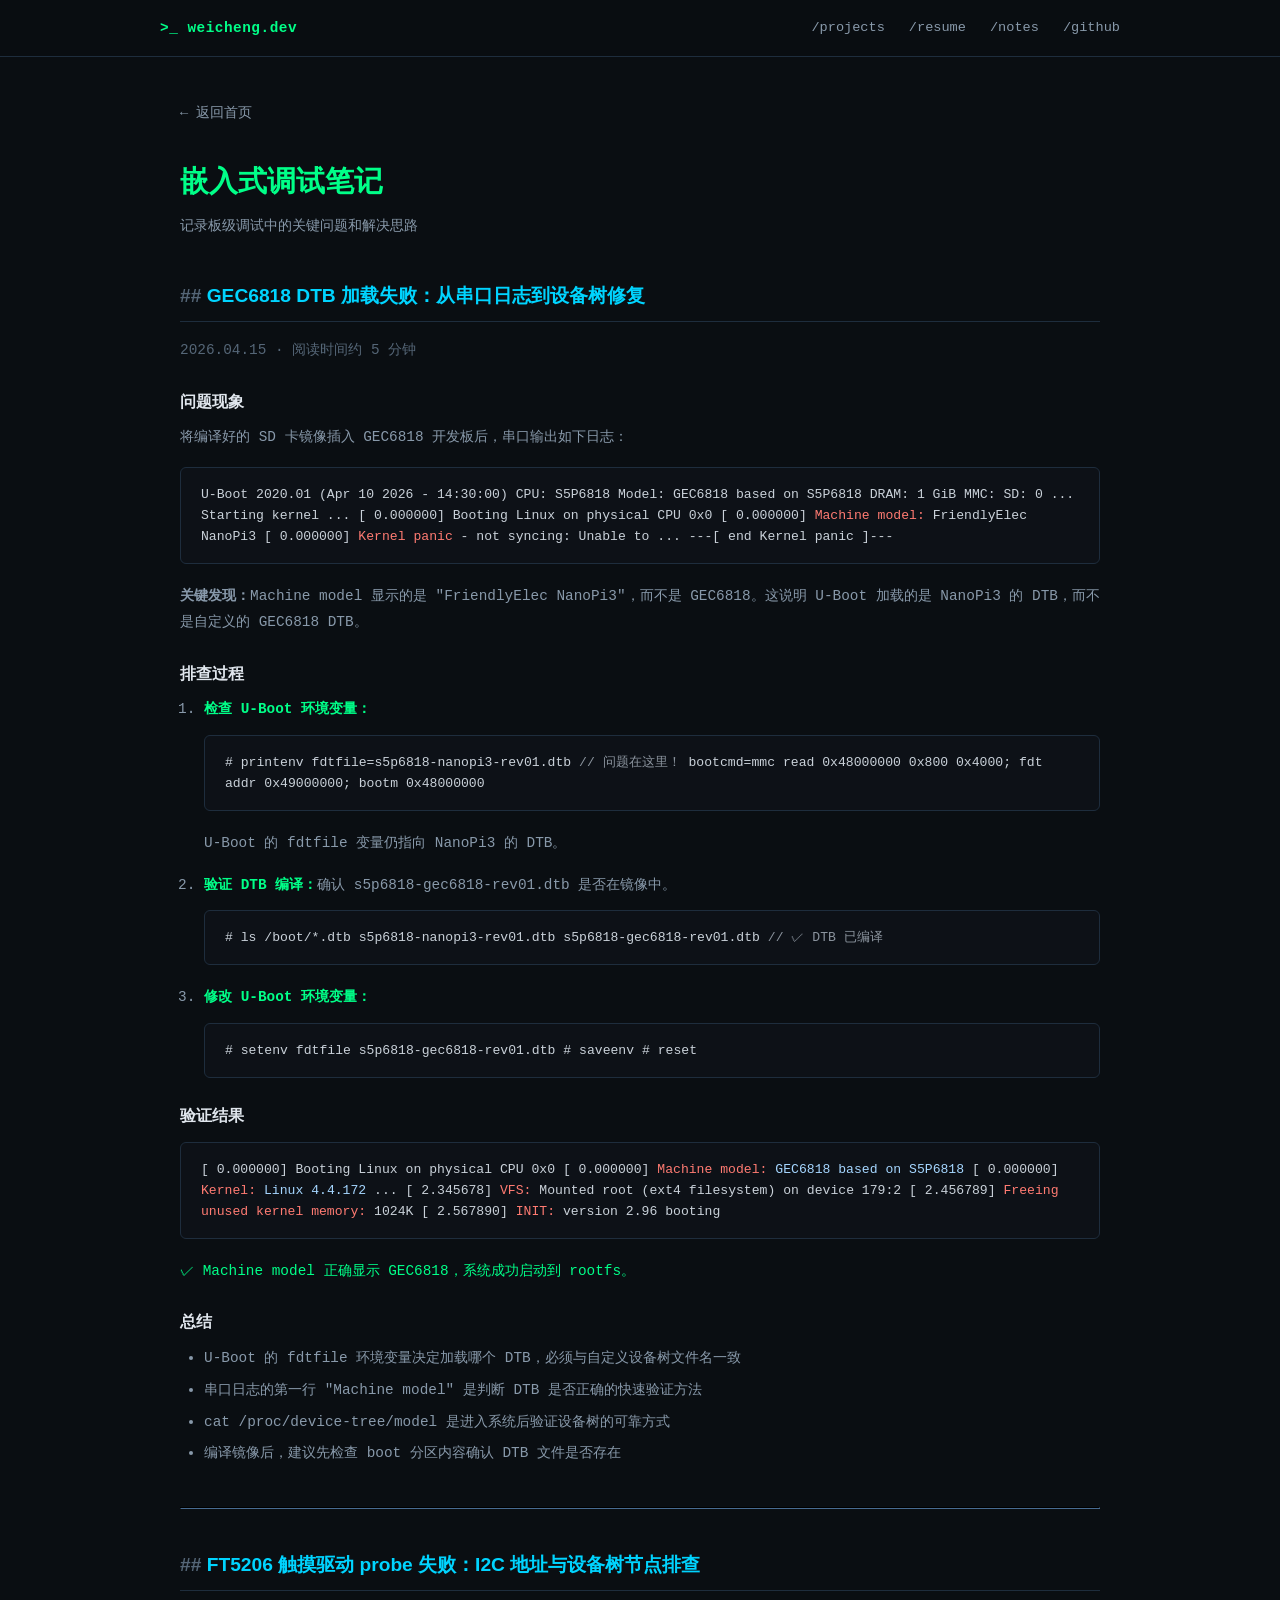
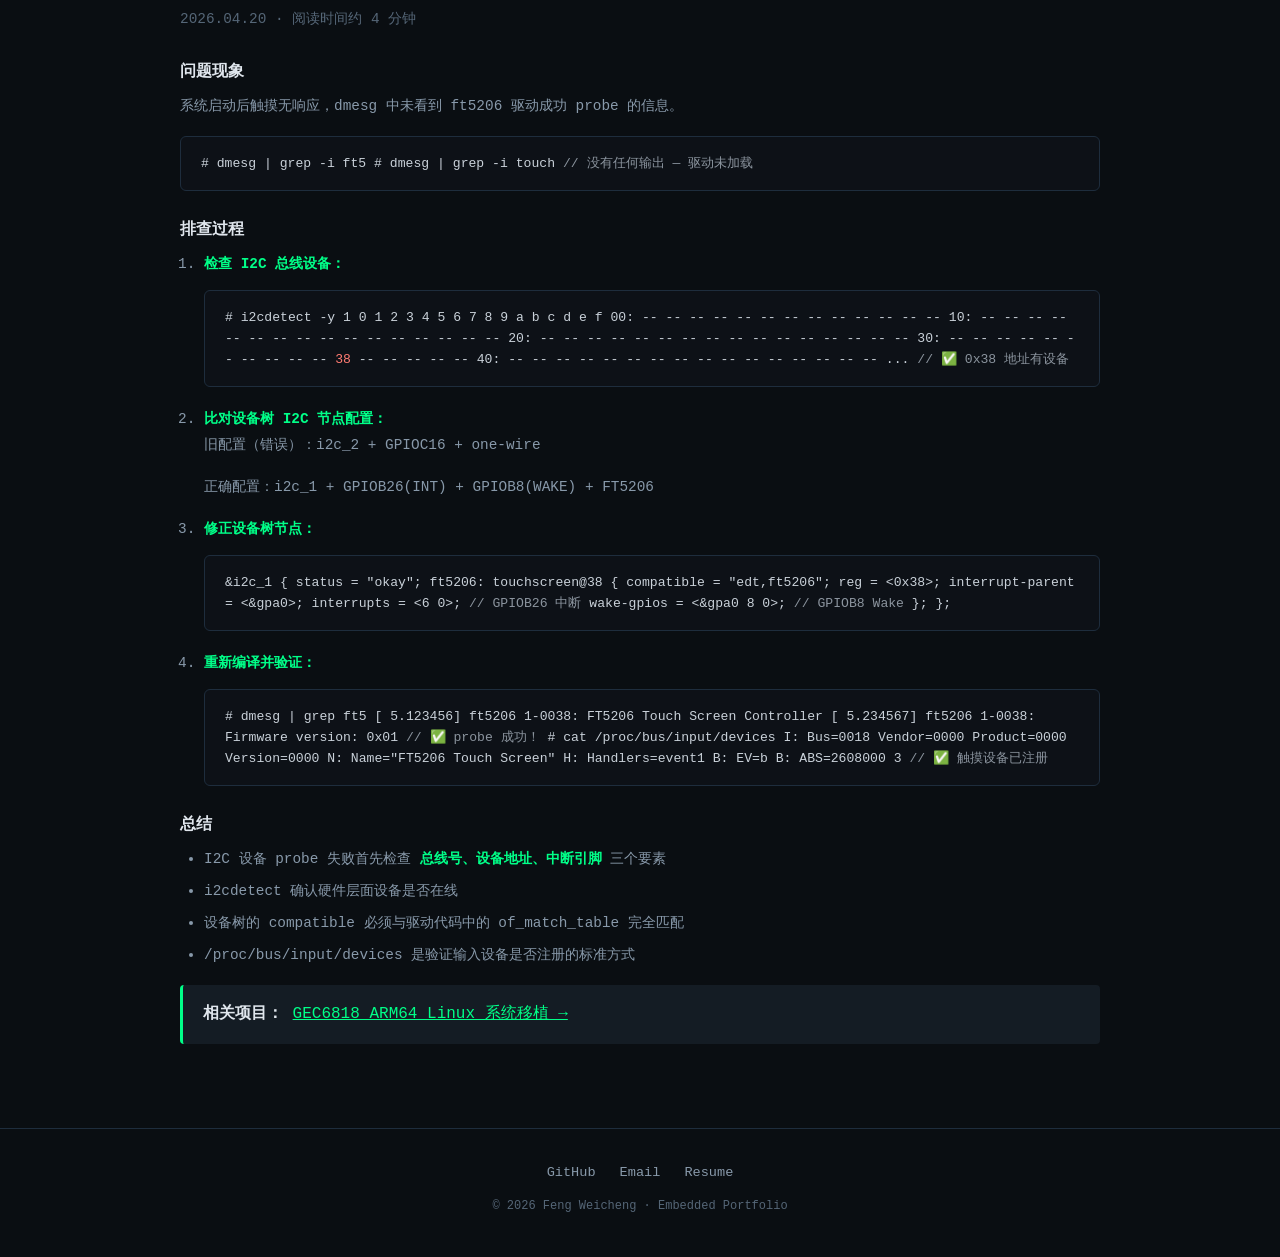
==== notes/debug-log-1.html @ 5b4a4738 "init: 嵌入式个人作品集上线" ====
<!DOCTYPE html>
<html lang="zh-CN">
<head>
  <meta charset="UTF-8">
  <meta name="viewport" content="width=device-width, initial-scale=1.0">
  <meta name="description" content="嵌入式调试笔记 - DTB 加载失败 | 串口日志分析">
  <title>调试笔记: DTB 加载失败分析 | 冯威成</title>
  <link rel="stylesheet" href="../css/style.css">
</head>
<body>

  <nav class="nav-bar">
    <div class="nav-inner">
      <a href="../" class="nav-brand">weicheng.dev</a>
      <ul class="nav-links">
        <li><a href="../#projects">/projects</a></li>
        <li><a href="../#resume">/resume</a></li>
        <li><a href="../notes/debug-log-1.html">/notes</a></li>
        <li><a href="https://github.com/Weicheng77777777" target="_blank">/github</a></li>
      </ul>
    </div>
  </nav>

  <div class="project-detail">
    <div class="container">
      <a href="../" class="back-link">← 返回首页</a>

      <h1>嵌入式调试笔记</h1>
      <p class="subtitle">记录板级调试中的关键问题和解决思路</p>

      <!-- 笔记 1 -->
      <h2>GEC6818 DTB 加载失败：从串口日志到设备树修复</h2>
      <p style="color: var(--text-muted);">2026.04.15 · 阅读时间约 5 分钟</p>

      <h3>问题现象</h3>
      <p>
        将编译好的 SD 卡镜像插入 GEC6818 开发板后，串口输出如下日志：
      </p>
      <div class="code-block">
U-Boot 2020.01 (Apr 10 2026 - 14:30:00)
CPU:   S5P6818
Model: GEC6818 based on S5P6818
DRAM:  1 GiB
MMC:   SD: 0
...
Starting kernel ...

[    0.000000] Booting Linux on physical CPU 0x0
[    0.000000] <span class="keyword">Machine model:</span> FriendlyElec NanoPi3
[    0.000000] <span class="keyword">Kernel panic</span> - not syncing: Unable to ...
---[ end Kernel panic ]---</div>

      <p><strong>关键发现：</strong>Machine model 显示的是 "FriendlyElec NanoPi3"，而不是 GEC6818。这说明 U-Boot 加载的是 NanoPi3 的 DTB，而不是自定义的 GEC6818 DTB。</p>

      <h3>排查过程</h3>
      <ol>
        <li>
          <strong>检查 U-Boot 环境变量：</strong>
          <div class="code-block">
<span class="prompt">#</span> printenv
fdtfile=s5p6818-nanopi3-rev01.dtb  <span class="comment">// 问题在这里！</span>
bootcmd=mmc read 0x48000000 0x800 0x4000; fdt addr 0x49000000; bootm 0x48000000</div>
          <p>U-Boot 的 <code>fdtfile</code> 变量仍指向 NanoPi3 的 DTB。</p>
        </li>
        <li>
          <strong>验证 DTB 编译：</strong>确认 <code>s5p6818-gec6818-rev01.dtb</code> 是否在镜像中。
          <div class="code-block">
<span class="prompt">#</span> ls /boot/*.dtb
s5p6818-nanopi3-rev01.dtb  s5p6818-gec6818-rev01.dtb  <span class="comment">// ✓ DTB 已编译</span></div>
        </li>
        <li>
          <strong>修改 U-Boot 环境变量：</strong>
          <div class="code-block">
<span class="prompt">#</span> setenv fdtfile s5p6818-gec6818-rev01.dtb
<span class="prompt">#</span> saveenv
<span class="prompt">#</span> reset</div>
        </li>
      </ol>

      <h3>验证结果</h3>
      <div class="code-block">
[    0.000000] Booting Linux on physical CPU 0x0
[    0.000000] <span class="keyword">Machine model:</span> <span class="string">GEC6818 based on S5P6818</span>
[    0.000000] <span class="keyword">Kernel:</span> <span class="string">Linux 4.4.172</span>
...
[    2.345678] <span class="keyword">VFS:</span> Mounted root (ext4 filesystem) on device 179:2
[    2.456789] <span class="keyword">Freeing unused kernel memory:</span> 1024K
[    2.567890] <span class="keyword">INIT:</span> version 2.96 booting</div>
      <p><span style="color: var(--terminal-green);">✓ Machine model 正确显示 GEC6818，系统成功启动到 rootfs。</span></p>

      <h3>总结</h3>
      <ul>
        <li>U-Boot 的 <code>fdtfile</code> 环境变量决定加载哪个 DTB，必须与自定义设备树文件名一致</li>
        <li>串口日志的第一行 "Machine model" 是判断 DTB 是否正确的快速验证方法</li>
        <li><code>cat /proc/device-tree/model</code> 是进入系统后验证设备树的可靠方式</li>
        <li>编译镜像后，建议先检查 boot 分区内容确认 DTB 文件是否存在</li>
      </ul>

      <hr style="border-color: var(--border-color); margin: 40px 0;">

      <!-- 笔记 2 -->
      <h2>FT5206 触摸驱动 probe 失败：I2C 地址与设备树节点排查</h2>
      <p style="color: var(--text-muted);">2026.04.20 · 阅读时间约 4 分钟</p>

      <h3>问题现象</h3>
      <p>
        系统启动后触摸无响应，dmesg 中未看到 ft5206 驱动成功 probe 的信息。
      </p>
      <div class="code-block">
<span class="prompt">#</span> dmesg | grep -i ft5
<span class="prompt">#</span> dmesg | grep -i touch
<span class="comment">// 没有任何输出 — 驱动未加载</span></div>

      <h3>排查过程</h3>
      <ol>
        <li>
          <strong>检查 I2C 总线设备：</strong>
          <div class="code-block">
<span class="prompt">#</span> i2cdetect -y 1
     0  1  2  3  4  5  6  7  8  9  a  b  c  d  e  f
00:          -- -- -- -- -- -- -- -- -- -- -- -- --
10: -- -- -- -- -- -- -- -- -- -- -- -- -- -- -- --
20: -- -- -- -- -- -- -- -- -- -- -- -- -- -- -- --
30: -- -- -- -- -- -- -- -- -- -- <span class="keyword">38</span> -- -- -- -- --
40: -- -- -- -- -- -- -- -- -- -- -- -- -- -- -- --
...
            <span class="comment">// ✅ 0x38 地址有设备</span></div>
        </li>
        <li>
          <strong>比对设备树 I2C 节点配置：</strong>
          <p>旧配置（错误）：<code>i2c_2 + GPIOC16 + one-wire</code></p>
          <p>正确配置：<code>i2c_1 + GPIOB26(INT) + GPIOB8(WAKE) + FT5206</code></p>
        </li>
        <li>
          <strong>修正设备树节点：</strong>
          <div class="code-block">
&i2c_1 {
    status = "okay";
    ft5206: touchscreen@38 {
        compatible = "edt,ft5206";
        reg = &lt;0x38&gt;;
        interrupt-parent = &lt;&gpa0&gt;;
        interrupts = &lt;6 0&gt;;        <span class="comment">// GPIOB26 中断</span>
        wake-gpios = &lt;&gpa0 8 0&gt;;   <span class="comment">// GPIOB8 Wake</span>
    };
};</div>
        </li>
        <li>
          <strong>重新编译并验证：</strong>
          <div class="code-block">
<span class="prompt">#</span> dmesg | grep ft5
[    5.123456] ft5206 1-0038: FT5206 Touch Screen Controller
[    5.234567] ft5206 1-0038: Firmware version: 0x01
<span class="comment">// ✅ probe 成功！</span>

<span class="prompt">#</span> cat /proc/bus/input/devices
I: Bus=0018 Vendor=0000 Product=0000 Version=0000
N: Name="FT5206 Touch Screen"
H: Handlers=event1
B: EV=b
B: ABS=2608000 3
<span class="comment">// ✅ 触摸设备已注册</span></div>
        </li>
      </ol>

      <h3>总结</h3>
      <ul>
        <li>I2C 设备 probe 失败首先检查 <strong>总线号、设备地址、中断引脚</strong> 三个要素</li>
        <li><code>i2cdetect</code> 确认硬件层面设备是否在线</li>
        <li>设备树的 <code>compatible</code> 必须与驱动代码中的 of_match_table 完全匹配</li>
        <li><code>/proc/bus/input/devices</code> 是验证输入设备是否注册的标准方式</li>
      </ul>

      <div class="info-block green">
        <strong>相关项目：</strong>
        <a href="../projects/gec6818.html" style="color: var(--terminal-green);">GEC6818 ARM64 Linux 系统移植 →</a>
      </div>

    </div>
  </div>

  <footer class="footer">
    <div class="container">
      <div class="footer-links">
        <a href="https://github.com/Weicheng77777777" target="_blank">GitHub</a>
        <a href="mailto:2590752572@qq.com">Email</a>
        <a href="../resume.pdf" download>Resume</a>
      </div>
      <p class="footer-copy">© 2026 Feng Weicheng · Embedded Portfolio</p>
    </div>
  </footer>

</body>
</html>
---- css/style.css ----
/* ==========================================================================
   冯威成 · 嵌入式个人作品集
   风格：终端 / 命令行风格
   ========================================================================== */

/* --- CSS 变量 --- */
:root {
  --bg-primary: #0a0e12;
  --bg-secondary: #111820;
  --bg-card: #141c24;
  --bg-card-hover: #1a2430;
  --terminal-green: #00ff88;
  --terminal-green-dim: #00cc6a;
  --terminal-green-muted: #0a3a22;
  --accent-cyan: #00d4ff;
  --accent-blue: #4488ff;
  --accent-purple: #aa66ff;
  --text-primary: #e0e6ed;
  --text-secondary: #8899aa;
  --text-muted: #556677;
  --border-color: #1e2d3d;
  --border-green: #00ff88;
  --font-mono: 'Consolas', 'Courier New', 'Fira Code', 'Source Code Pro', monospace;
  --font-sans: 'Inter', -apple-system, BlinkMacSystemFont, 'Segoe UI', sans-serif;
}

/* --- 全局重置 --- */
*, *::before, *::after {
  margin: 0;
  padding: 0;
  box-sizing: border-box;
}

html {
  scroll-behavior: smooth;
  font-size: 16px;
}

body {
  background-color: var(--bg-primary);
  color: var(--text-primary);
  font-family: var(--font-mono);
  line-height: 1.7;
  min-height: 100vh;
  -webkit-font-smoothing: antialiased;
}

::selection {
  background: var(--terminal-green);
  color: var(--bg-primary);
}

/* --- 滚动条 --- */
::-webkit-scrollbar {
  width: 6px;
}
::-webkit-scrollbar-track {
  background: var(--bg-primary);
}
::-webkit-scrollbar-thumb {
  background: var(--terminal-green-muted);
  border-radius: 3px;
}
::-webkit-scrollbar-thumb:hover {
  background: var(--terminal-green-dim);
}

/* --- 容器 --- */
.container {
  max-width: 960px;
  margin: 0 auto;
  padding: 0 20px;
}

/* ==========================================================================
   顶部导航
   ========================================================================== */
.nav-bar {
  position: fixed;
  top: 0;
  left: 0;
  right: 0;
  z-index: 100;
  background: rgba(10, 14, 18, 0.95);
  backdrop-filter: blur(10px);
  border-bottom: 1px solid var(--border-color);
  padding: 0 20px;
}

.nav-inner {
  max-width: 960px;
  margin: 0 auto;
  display: flex;
  align-items: center;
  justify-content: space-between;
  height: 56px;
}

.nav-brand {
  color: var(--terminal-green);
  font-size: 0.9rem;
  font-weight: bold;
  text-decoration: none;
  letter-spacing: 0.5px;
}
.nav-brand::before {
  content: '>_ ';
}

.nav-links {
  display: flex;
  gap: 24px;
  list-style: none;
}

.nav-links a {
  color: var(--text-secondary);
  text-decoration: none;
  font-size: 0.85rem;
  transition: color 0.2s;
  position: relative;
}
.nav-links a:hover {
  color: var(--terminal-green);
}
.nav-links a::after {
  content: '';
  position: absolute;
  bottom: -4px;
  left: 0;
  width: 0;
  height: 1px;
  background: var(--terminal-green);
  transition: width 0.3s;
}
.nav-links a:hover::after {
  width: 100%;
}

/* ==========================================================================
   终端区域 (首页)
   ========================================================================== */
.hero {
  padding-top: 120px;
  padding-bottom: 60px;
  min-height: 100vh;
  display: flex;
  flex-direction: column;
  justify-content: center;
}

.terminal-window {
  border: 1px solid var(--border-green);
  border-radius: 8px;
  background: var(--bg-secondary);
  overflow: hidden;
  margin-bottom: 40px;
}

.terminal-header {
  display: flex;
  align-items: center;
  gap: 8px;
  padding: 10px 16px;
  background: var(--bg-card);
  border-bottom: 1px solid var(--border-color);
}

.terminal-dot {
  width: 10px;
  height: 10px;
  border-radius: 50%;
}
.terminal-dot.red { background: #ff5f57; }
.terminal-dot.yellow { background: #ffbd2e; }
.terminal-dot.green { background: #28ca41; }

.terminal-title {
  color: var(--text-muted);
  font-size: 0.8rem;
  margin-left: 8px;
}

.terminal-body {
  padding: 24px 28px;
  font-size: 0.9rem;
  line-height: 1.8;
}

.terminal-line {
  opacity: 0;
  animation: terminalFadeIn 0.5s ease forwards;
  margin-bottom: 2px;
}
.terminal-line .prompt {
  color: var(--terminal-green);
}
.terminal-line .cmd {
  color: var(--text-primary);
}
.terminal-line .output {
  color: var(--text-secondary);
}
.terminal-line .highlight {
  color: var(--accent-cyan);
}
.terminal-line .success {
  color: var(--terminal-green);
}
.terminal-line .warn {
  color: #ffaa00;
}
.terminal-line .loading {
  color: var(--accent-blue);
  animation: blink 1s step-end infinite;
}

.terminal-line:nth-child(1) { animation-delay: 0.1s; }
.terminal-line:nth-child(2) { animation-delay: 0.3s; }
.terminal-line:nth-child(3) { animation-delay: 0.5s; }
.terminal-line:nth-child(4) { animation-delay: 0.7s; }
.terminal-line:nth-child(5) { animation-delay: 0.9s; }
.terminal-line:nth-child(6) { animation-delay: 1.1s; }
.terminal-line:nth-child(7) { animation-delay: 1.3s; }
.terminal-line:nth-child(8) { animation-delay: 1.5s; }
.terminal-line:nth-child(9) { animation-delay: 1.7s; }
.terminal-line:nth-child(10) { animation-delay: 1.9s; }

@keyframes terminalFadeIn {
  from {
    opacity: 0;
    transform: translateY(4px);
  }
  to {
    opacity: 1;
    transform: translateY(0);
  }
}

@keyframes blink {
  0%, 100% { opacity: 1; }
  50% { opacity: 0; }
}

.cursor-blink::after {
  content: '_';
  color: var(--terminal-green);
  animation: blink 1s step-end infinite;
}

.terminal-cursor-line {
  display: flex;
  align-items: center;
  gap: 8px;
  color: var(--terminal-green);
  margin-top: 8px;
}
.terminal-cursor-line .cursor {
  display: inline-block;
  width: 8px;
  height: 16px;
  background: var(--terminal-green);
  animation: blink 1s step-end infinite;
}

/* ==========================================================================
   项目卡片区
   ========================================================================== */
.section-title {
  font-size: 1.2rem;
  color: var(--terminal-green);
  margin-bottom: 32px;
  display: flex;
  align-items: center;
  gap: 12px;
}
.section-title::before {
  content: '# ';
  color: var(--text-muted);
}
.section-title::after {
  content: '';
  flex: 1;
  height: 1px;
  background: linear-gradient(to right, var(--border-color), transparent);
}

.projects-grid {
  display: grid;
  grid-template-columns: repeat(auto-fill, minmax(420px, 1fr));
  gap: 20px;
  margin-bottom: 60px;
}

.card {
  background: var(--bg-card);
  border: 1px solid var(--border-color);
  border-radius: 8px;
  padding: 24px;
  transition: all 0.3s ease;
  position: relative;
  overflow: hidden;
}

.card::before {
  content: '';
  position: absolute;
  top: 0;
  left: 0;
  width: 3px;
  height: 100%;
  background: var(--terminal-green-dim);
  transition: background 0.3s;
}

.card:hover {
  border-color: var(--terminal-green-dim);
  transform: translateY(-2px);
  box-shadow: 0 8px 32px rgba(0, 255, 136, 0.08);
}

.card:hover::before {
  background: var(--terminal-green);
}

.card-tag {
  display: inline-block;
  font-size: 0.7rem;
  color: var(--terminal-green);
  background: rgba(0, 255, 136, 0.08);
  border: 1px solid rgba(0, 255, 136, 0.2);
  padding: 2px 10px;
  border-radius: 4px;
  margin-bottom: 12px;
  font-family: var(--font-mono);
}

.card h3 {
  font-size: 1.05rem;
  color: var(--text-primary);
  margin-bottom: 10px;
  line-height: 1.4;
  font-family: var(--font-sans);
  font-weight: 600;
}

.card p {
  font-size: 0.85rem;
  color: var(--text-secondary);
  line-height: 1.6;
  margin-bottom: 16px;
}

.card-tech {
  display: flex;
  flex-wrap: wrap;
  gap: 6px;
  margin-bottom: 16px;
}

.card-tech span {
  font-size: 0.7rem;
  color: var(--accent-cyan);
  background: rgba(0, 212, 255, 0.08);
  border: 1px solid rgba(0, 212, 255, 0.15);
  padding: 2px 8px;
  border-radius: 3px;
  font-family: var(--font-mono);
}

.card-link {
  display: inline-flex;
  align-items: center;
  gap: 6px;
  color: var(--terminal-green);
  text-decoration: none;
  font-size: 0.85rem;
  transition: gap 0.2s;
}
.card-link:hover {
  gap: 10px;
  text-decoration: underline;
}

/* ==========================================================================
   简历下载区
   ========================================================================== */
.resume-section {
  text-align: center;
  padding: 40px 0;
  border-top: 1px solid var(--border-color);
  margin-top: 20px;
}

.resume-btn {
  display: inline-flex;
  align-items: center;
  gap: 10px;
  padding: 14px 36px;
  background: transparent;
  border: 1px solid var(--terminal-green);
  color: var(--terminal-green);
  font-family: var(--font-mono);
  font-size: 0.9rem;
  border-radius: 6px;
  cursor: pointer;
  text-decoration: none;
  transition: all 0.3s;
}
.resume-btn:hover {
  background: var(--terminal-green);
  color: var(--bg-primary);
  box-shadow: 0 0 20px rgba(0, 255, 136, 0.3);
}

.resume-hint {
  color: var(--text-muted);
  font-size: 0.75rem;
  margin-top: 8px;
}

/* ==========================================================================
   页脚
   ========================================================================== */
.footer {
  border-top: 1px solid var(--border-color);
  padding: 32px 0;
  text-align: center;
}

.footer-links {
  display: flex;
  justify-content: center;
  gap: 24px;
  margin-bottom: 12px;
}

.footer-links a {
  color: var(--text-secondary);
  text-decoration: none;
  font-size: 0.85rem;
  transition: color 0.2s;
}
.footer-links a:hover {
  color: var(--terminal-green);
}

.footer-copy {
  color: var(--text-muted);
  font-size: 0.75rem;
}

/* ==========================================================================
   项目详情页样式
   ========================================================================== */
.project-detail {
  padding-top: 100px;
  padding-bottom: 60px;
}

.project-detail h1 {
  font-size: 1.8rem;
  color: var(--terminal-green);
  margin-bottom: 8px;
  font-family: var(--font-sans);
  font-weight: 700;
}

.project-detail .subtitle {
  color: var(--text-secondary);
  font-size: 0.9rem;
  margin-bottom: 40px;
}

.project-detail h2 {
  font-size: 1.2rem;
  color: var(--accent-cyan);
  margin-top: 40px;
  margin-bottom: 16px;
  padding-bottom: 8px;
  border-bottom: 1px solid var(--border-color);
  font-family: var(--font-sans);
  font-weight: 600;
}
.project-detail h2::before {
  content: '## ';
  color: var(--text-muted);
}

.project-detail h3 {
  font-size: 1rem;
  color: var(--text-primary);
  margin-top: 24px;
  margin-bottom: 10px;
  font-family: var(--font-sans);
  font-weight: 600;
}

.project-detail p {
  color: var(--text-secondary);
  font-size: 0.9rem;
  line-height: 1.8;
  margin-bottom: 16px;
}

.project-detail ul, .project-detail ol {
  color: var(--text-secondary);
  font-size: 0.9rem;
  line-height: 1.8;
  margin-bottom: 16px;
  padding-left: 24px;
}

.project-detail li {
  margin-bottom: 6px;
}

.project-detail li strong {
  color: var(--terminal-green);
}

.project-detail img {
  max-width: 100%;
  border-radius: 6px;
  border: 1px solid var(--border-color);
  margin: 16px 0 24px;
}

.project-detail .img-placeholder {
  background: var(--bg-card);
  border: 1px dashed var(--border-color);
  border-radius: 6px;
  padding: 40px 20px;
  text-align: center;
  color: var(--text-muted);
  font-size: 0.85rem;
  margin: 16px 0 24px;
}
.project-detail .img-placeholder .icon {
  font-size: 2rem;
  display: block;
  margin-bottom: 8px;
}

.project-detail .info-block {
  background: var(--bg-card);
  border-left: 3px solid var(--accent-cyan);
  padding: 16px 20px;
  border-radius: 4px;
  margin: 16px 0 24px;
}
.project-detail .info-block.green {
  border-left-color: var(--terminal-green);
}
.project-detail .info-block.yellow {
  border-left-color: #ffaa00;
}

.project-detail .result-grid {
  display: grid;
  grid-template-columns: repeat(auto-fill, minmax(200px, 1fr));
  gap: 12px;
  margin: 16px 0 24px;
}

.project-detail .result-item {
  background: var(--bg-card);
  border: 1px solid var(--border-color);
  border-radius: 6px;
  padding: 12px 16px;
  font-size: 0.85rem;
}
.project-detail .result-item .status {
  color: var(--terminal-green);
}
.project-detail .result-item .status.fail {
  color: #ff5555;
}
.project-detail .result-item .status.wip {
  color: #ffaa00;
}

.project-detail .back-link {
  display: inline-flex;
  align-items: center;
  gap: 8px;
  color: var(--text-secondary);
  text-decoration: none;
  font-size: 0.85rem;
  margin-bottom: 32px;
  transition: color 0.2s;
}
.project-detail .back-link:hover {
  color: var(--terminal-green);
}

.project-github-link {
  display: inline-flex;
  align-items: center;
  gap: 8px;
  padding: 10px 24px;
  background: var(--bg-card);
  border: 1px solid var(--border-color);
  color: var(--accent-cyan);
  text-decoration: none;
  border-radius: 6px;
  font-size: 0.9rem;
  transition: all 0.2s;
}
.project-github-link:hover {
  border-color: var(--accent-cyan);
  box-shadow: 0 0 16px rgba(0, 212, 255, 0.15);
}

/* ==========================================================================
   调试记录 / Notes
   ========================================================================== */
.notes-list {
  display: flex;
  flex-direction: column;
  gap: 16px;
  margin: 20px 0;
}

.note-item {
  background: var(--bg-card);
  border: 1px solid var(--border-color);
  border-radius: 6px;
  padding: 20px 24px;
  transition: all 0.2s;
}
.note-item:hover {
  border-color: var(--terminal-green-dim);
}
.note-item .note-date {
  color: var(--text-muted);
  font-size: 0.8rem;
}
.note-item h3 {
  margin: 4px 0 8px;
}
.note-item h3 a {
  color: var(--text-primary);
  text-decoration: none;
}
.note-item h3 a:hover {
  color: var(--terminal-green);
}
.note-item .note-excerpt {
  color: var(--text-secondary);
  font-size: 0.85rem;
}

/* ==========================================================================
   标签页 / Tabs
   ========================================================================== */
.code-block {
  background: #0d1117;
  border: 1px solid var(--border-color);
  border-radius: 6px;
  padding: 16px 20px;
  margin: 12px 0 20px;
  overflow-x: auto;
  font-size: 0.82rem;
  line-height: 1.6;
  color: #c9d1d9;
}
.code-block .comment { color: #8b949e; }
.code-block .keyword { color: #ff7b72; }
.code-block .string { color: #a5d6ff; }
.code-block .number { color: #79c0ff; }
.code-block .function { color: #d2a8ff; }

/* ==========================================================================
   响应式
   ========================================================================== */
@media (max-width: 768px) {
  .hero {
    padding-top: 100px;
    padding-bottom: 40px;
  }

  .terminal-body {
    padding: 16px 18px;
    font-size: 0.8rem;
  }

  .projects-grid {
    grid-template-columns: 1fr;
  }

  .nav-links {
    gap: 12px;
  }
  .nav-links a {
    font-size: 0.78rem;
  }

  .project-detail h1 {
    font-size: 1.4rem;
  }

  .project-detail .result-grid {
    grid-template-columns: 1fr;
  }
}

@media (max-width: 480px) {
  .nav-links {
    display: none;
  }

  .terminal-body {
    padding: 12px 14px;
    font-size: 0.75rem;
  }

  .card {
    padding: 16px;
  }
}

/* ==========================================================================
   打印优化
   ========================================================================== */
@media print {
  .nav-bar, .footer, .resume-section { display: none; }
  body { background: white; color: black; }
  .project-detail { padding-top: 20px; }
}
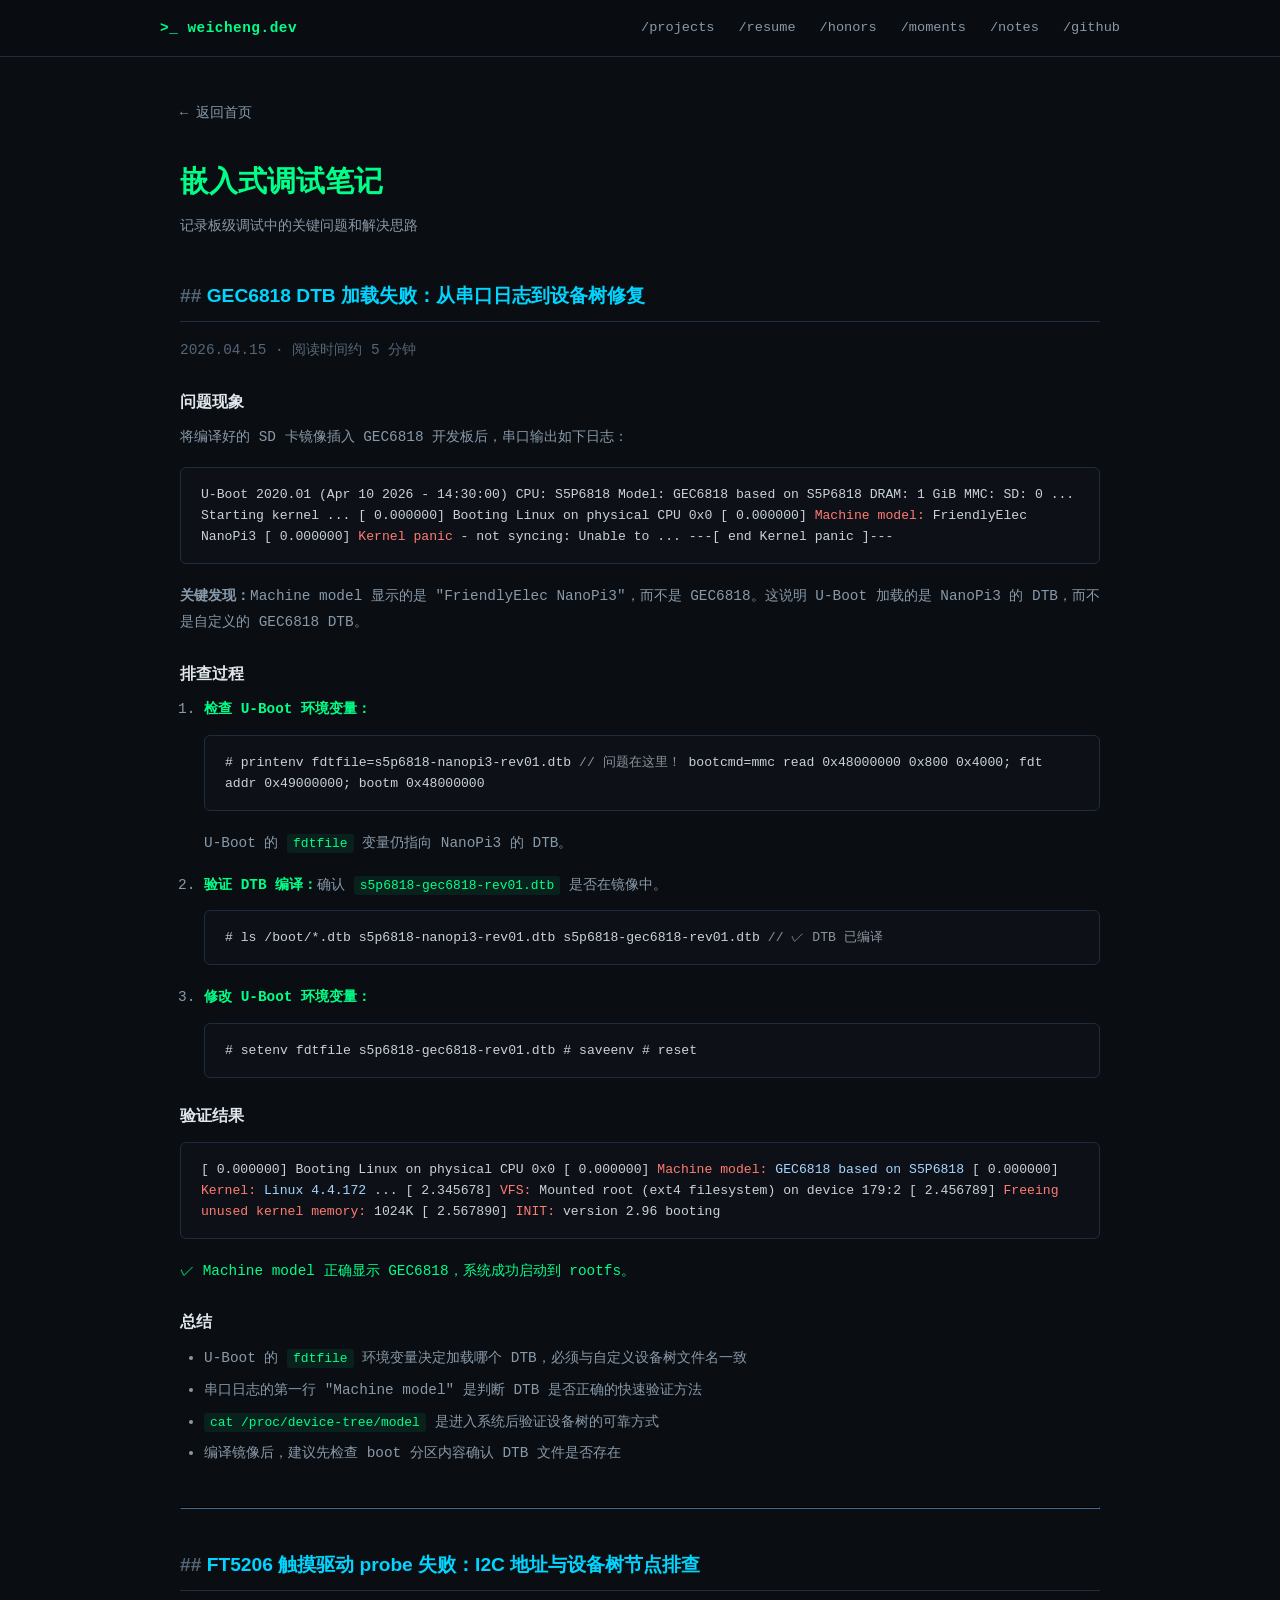
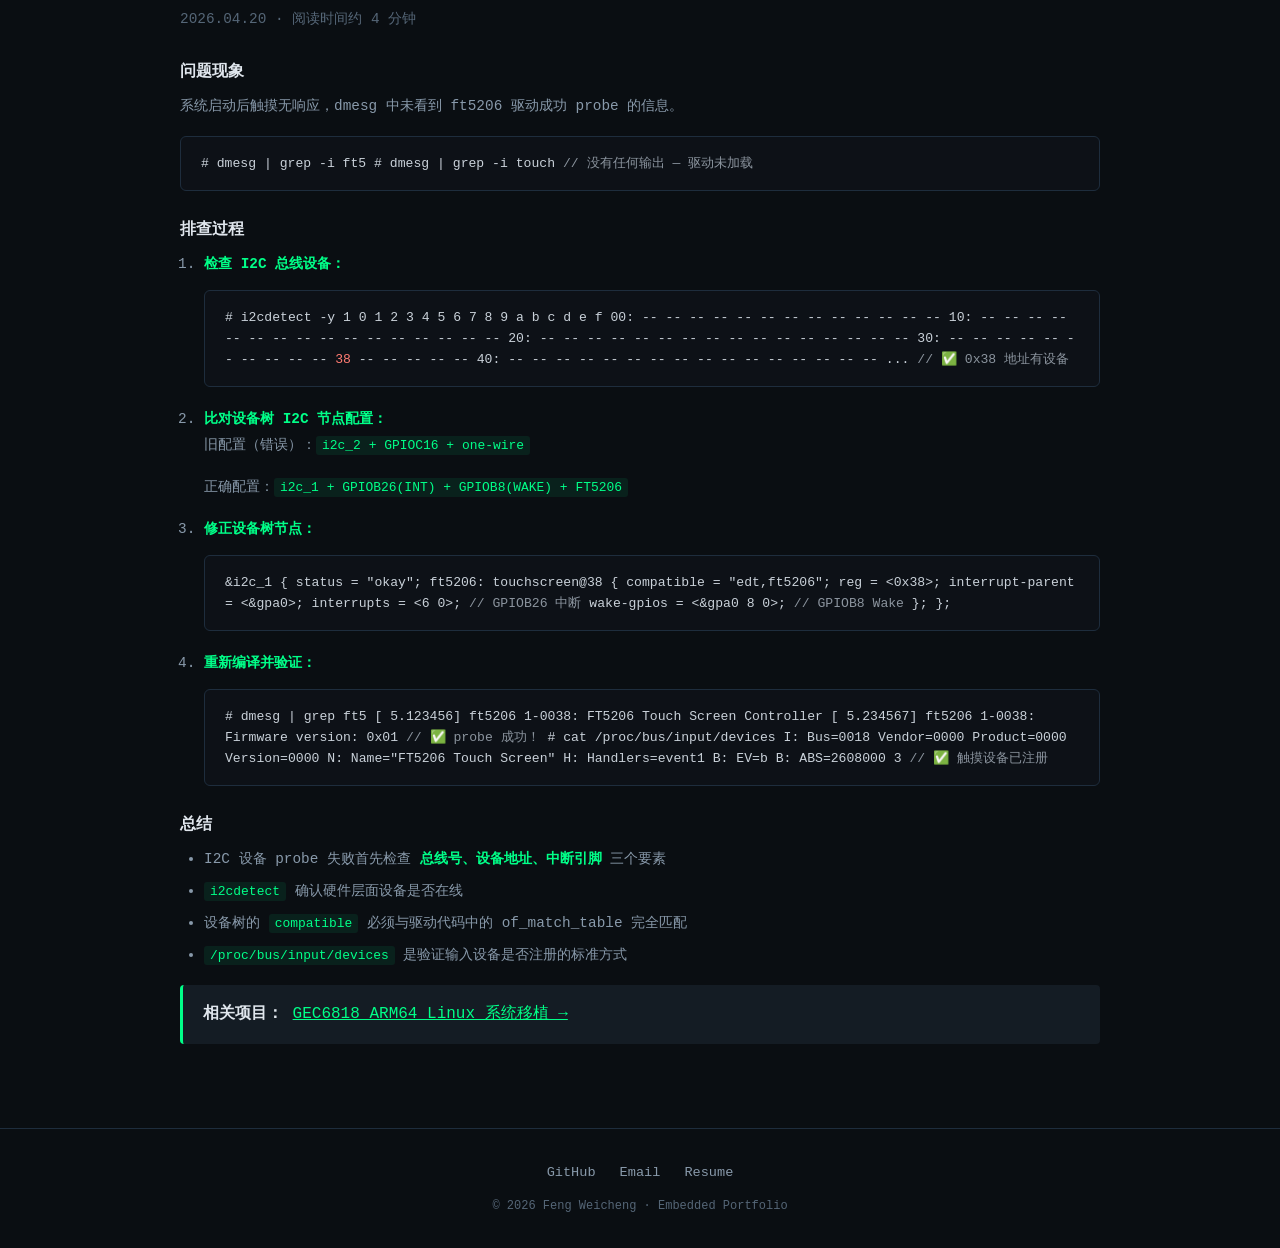
==== commit bf96c9ea: "feat: 新增荣誉与竞赛、实践剪影栏目，完成隐私清理 - 新增 honors.html（荣誉与竞赛）：嵌入式竞赛、创新创业、校级奖项、奖学金 4 个分类 - 新增 moments.html（实践剪影" ====
--- a/notes/debug-log-1.html
+++ b/notes/debug-log-1.html
@@ -15,6 +15,8 @@
       <ul class="nav-links">
         <li><a href="../#projects">/projects</a></li>
         <li><a href="../#resume">/resume</a></li>
+        <li><a href="../honors.html">/honors</a></li>
+        <li><a href="../moments.html">/moments</a></li>
         <li><a href="../notes/debug-log-1.html">/notes</a></li>
         <li><a href="https://github.com/Weicheng77777777" target="_blank">/github</a></li>
       </ul>
--- a/css/style.css
+++ b/css/style.css
@@ -187,49 +187,91 @@
   line-height: 1.8;
 }
 
-.terminal-line {
+/* 旧的 .terminal-line 已迁移到 .term-line 交互版 */
+
+@keyframes blink {
+  0%, 100% { opacity: 1; }
+  50% { opacity: 0; }
+}
+
+/* ==========================================================================
+   交互式终端
+   ========================================================================== */
+.terminal-output {
+  min-height: 320px;
+  max-height: 420px;
+  overflow-y: auto;
+  padding: 20px 24px;
+  font-size: 0.9rem;
+  line-height: 1.8;
+  scrollbar-width: thin;
+  scrollbar-color: var(--terminal-green-muted) transparent;
+}
+
+.terminal-output::-webkit-scrollbar {
+  width: 4px;
+}
+.terminal-output::-webkit-scrollbar-thumb {
+  background: var(--terminal-green-muted);
+  border-radius: 2px;
+}
+
+.term-line {
+  margin-bottom: 2px;
+  word-break: break-all;
+}
+.term-line .prompt {
+  color: var(--terminal-green);
+}
+.term-line .cmd-text {
+  color: var(--text-primary);
+}
+.term-line .output-text {
+  color: var(--text-secondary);
+}
+.term-line .green-text {
+  color: var(--terminal-green);
+}
+.term-line .cyan-text {
+  color: var(--accent-cyan);
+}
+.term-line .warn-text {
+  color: #ffaa00;
+}
+.term-line .dim-text {
+  color: var(--text-muted);
+}
+.term-line .err-text {
+  color: #ff5555;
+}
+.term-line .bold-text {
+  font-weight: bold;
+}
+
+/* 启动动画行 */
+.term-line.boot {
   opacity: 0;
-  animation: terminalFadeIn 0.5s ease forwards;
-  margin-bottom: 2px;
-}
-.terminal-line .prompt {
-  color: var(--terminal-green);
-}
-.terminal-line .cmd {
-  color: var(--text-primary);
-}
-.terminal-line .output {
-  color: var(--text-secondary);
-}
-.terminal-line .highlight {
-  color: var(--accent-cyan);
-}
-.terminal-line .success {
-  color: var(--terminal-green);
-}
-.terminal-line .warn {
-  color: #ffaa00;
-}
-.terminal-line .loading {
-  color: var(--accent-blue);
-  animation: blink 1s step-end infinite;
-}
-
-.terminal-line:nth-child(1) { animation-delay: 0.1s; }
-.terminal-line:nth-child(2) { animation-delay: 0.3s; }
-.terminal-line:nth-child(3) { animation-delay: 0.5s; }
-.terminal-line:nth-child(4) { animation-delay: 0.7s; }
-.terminal-line:nth-child(5) { animation-delay: 0.9s; }
-.terminal-line:nth-child(6) { animation-delay: 1.1s; }
-.terminal-line:nth-child(7) { animation-delay: 1.3s; }
-.terminal-line:nth-child(8) { animation-delay: 1.5s; }
-.terminal-line:nth-child(9) { animation-delay: 1.7s; }
-.terminal-line:nth-child(10) { animation-delay: 1.9s; }
-
-@keyframes terminalFadeIn {
+  animation: termFade 0.4s ease forwards;
+}
+.term-line.boot:nth-child(1) { animation-delay: 0.1s; }
+.term-line.boot:nth-child(2) { animation-delay: 0.25s; }
+.term-line.boot:nth-child(3) { animation-delay: 0.4s; }
+.term-line.boot:nth-child(4) { animation-delay: 0.55s; }
+.term-line.boot:nth-child(5) { animation-delay: 0.7s; }
+.term-line.boot:nth-child(6) { animation-delay: 0.85s; }
+.term-line.boot:nth-child(7) { animation-delay: 1.0s; }
+.term-line.boot:nth-child(8) { animation-delay: 1.15s; }
+.term-line.boot:nth-child(9) { animation-delay: 1.3s; }
+.term-line.boot:nth-child(10) { animation-delay: 1.4s; }
+.term-line.boot:nth-child(11) { animation-delay: 1.5s; }
+.term-line.boot:nth-child(12) { animation-delay: 1.6s; }
+.term-line.boot:nth-child(13) { animation-delay: 1.7s; }
+.term-line.boot:nth-child(14) { animation-delay: 1.8s; }
+
+@keyframes termFade {
   from {
     opacity: 0;
-    transform: translateY(4px);
+    transform: translateY(3px);
   }
   to {
     opacity: 1;
@@ -237,30 +279,38 @@
   }
 }
 
-@keyframes blink {
-  0%, 100% { opacity: 1; }
-  50% { opacity: 0; }
-}
-
-.cursor-blink::after {
-  content: '_';
-  color: var(--terminal-green);
-  animation: blink 1s step-end infinite;
-}
-
-.terminal-cursor-line {
+/* 命令行输入行 */
+.term-input-line {
   display: flex;
   align-items: center;
-  gap: 8px;
-  color: var(--terminal-green);
-  margin-top: 8px;
-}
-.terminal-cursor-line .cursor {
-  display: inline-block;
-  width: 8px;
-  height: 16px;
+  padding: 4px 24px 20px;
+  gap: 0;
+}
+
+.term-input-prompt {
+  color: var(--terminal-green);
+  font-size: 0.9rem;
+  white-space: pre;
+  user-select: none;
+  flex-shrink: 0;
+}
+
+.term-input-field {
+  background: transparent;
+  border: none;
+  outline: none;
+  color: var(--text-primary);
+  font-family: var(--font-mono);
+  font-size: 0.9rem;
+  caret-color: var(--terminal-green);
+  flex: 1;
+  padding: 0;
+  margin: 0;
+}
+
+.term-input-field::selection {
   background: var(--terminal-green);
-  animation: blink 1s step-end infinite;
+  color: var(--bg-primary);
 }
 
 /* ==========================================================================
@@ -721,10 +771,493 @@
 }
 
 /* ==========================================================================
+   代码块复制按钮
+   ========================================================================== */
+.code-block-wrapper {
+  position: relative;
+  margin: 12px 0 20px;
+}
+
+.copy-code {
+  position: absolute;
+  top: 8px;
+  right: 8px;
+  padding: 4px 12px;
+  background: rgba(0, 255, 136, 0.1);
+  border: 1px solid rgba(0, 255, 136, 0.3);
+  color: var(--terminal-green);
+  border-radius: 4px;
+  font-size: 0.75rem;
+  cursor: pointer;
+  transition: all 0.2s;
+  font-family: var(--font-mono);
+  display: none;
+}
+
+.code-block-wrapper:hover .copy-code {
+  display: block;
+}
+
+.copy-code:hover {
+  background: rgba(0, 255, 136, 0.2);
+  border-color: var(--terminal-green);
+}
+
+/* ==========================================================================
+   页面加载动画
+   ========================================================================== */
+body.loaded {
+  animation: fadeIn 0.5s ease-in-out;
+}
+
+@keyframes fadeIn {
+  from {
+    opacity: 0.95;
+  }
+  to {
+    opacity: 1;
+  }
+}
+
+/* ==========================================================================
+   卡片动画增强
+   ========================================================================== */
+.card {
+  animation: slideInUp 0.6s ease-out backwards;
+}
+
+.card:nth-child(1) { animation-delay: 0.1s; }
+.card:nth-child(2) { animation-delay: 0.2s; }
+.card:nth-child(3) { animation-delay: 0.3s; }
+.card:nth-child(4) { animation-delay: 0.4s; }
+.card:nth-child(5) { animation-delay: 0.5s; }
+
+@keyframes slideInUp {
+  from {
+    opacity: 0;
+    transform: translateY(20px);
+  }
+  to {
+    opacity: 1;
+    transform: translateY(0);
+  }
+}
+
+/* ==========================================================================
+   链接悬停下划线动画
+   ========================================================================== */
+a {
+  position: relative;
+}
+
+a.card-link::after {
+  content: '';
+  position: absolute;
+  bottom: -2px;
+  left: 0;
+  width: 0;
+  height: 1px;
+  background: var(--terminal-green);
+  transition: width 0.3s ease;
+}
+
+a.card-link:hover::after {
+  width: 100%;
+}
+
+/* ==========================================================================
+   代码高亮增强
+   ========================================================================== */
+code {
+  background: rgba(0, 255, 136, 0.08);
+  color: var(--terminal-green);
+  padding: 2px 6px;
+  border-radius: 3px;
+  font-family: var(--font-mono);
+  font-size: 0.9em;
+}
+
+.project-detail code {
+  background: rgba(0, 255, 136, 0.08);
+  color: var(--terminal-green);
+}
+
+/* ==========================================================================
+   打印优化
+   ========================================================================== */
+/* ==========================================================================
+   实践剪影 (复用 honor 卡片体系 + moments 前缀)
+   ========================================================================== */
+.moments-preview {
+  margin-top: 20px;
+  margin-bottom: 40px;
+  padding: 24px;
+  border: 1px solid var(--border-color);
+  border-radius: 8px;
+  background: var(--bg-card);
+}
+
+.moment-grid {
+  display: grid;
+  grid-template-columns: repeat(3, 1fr);
+  gap: 16px;
+  margin: 20px 0;
+}
+
+.moment-card {
+  background: var(--bg-secondary);
+  border: 1px solid var(--border-color);
+  border-radius: 8px;
+  overflow: hidden;
+  transition: all 0.3s ease;
+  display: flex;
+  flex-direction: column;
+}
+.moment-card:hover {
+  border-color: var(--terminal-green-dim);
+  transform: translateY(-2px);
+  box-shadow: 0 8px 24px rgba(0, 255, 136, 0.06);
+}
+
+.moment-image {
+  width: 100%;
+  aspect-ratio: 4 / 3;
+  object-fit: cover;
+  background: #0a0e12;
+  border-bottom: 1px solid var(--border-color);
+}
+
+.moment-body {
+  padding: 14px 16px;
+  flex: 1;
+  display: flex;
+  flex-direction: column;
+  gap: 6px;
+}
+
+.moment-body h3 {
+  font-size: 0.9rem;
+  color: var(--text-primary);
+  font-family: var(--font-sans);
+  font-weight: 600;
+  line-height: 1.3;
+  margin: 0;
+}
+
+.moment-tag {
+  display: inline-block;
+  font-size: 0.65rem;
+  color: var(--accent-cyan);
+  background: rgba(0, 212, 255, 0.08);
+  border: 1px solid rgba(0, 212, 255, 0.15);
+  padding: 2px 8px;
+  border-radius: 3px;
+  font-family: var(--font-mono);
+  align-self: flex-start;
+}
+.moment-tag.green {
+  color: var(--terminal-green);
+  background: rgba(0, 255, 136, 0.08);
+  border-color: rgba(0, 255, 136, 0.2);
+}
+
+.moment-body p {
+  font-size: 0.78rem;
+  color: var(--text-secondary);
+  line-height: 1.5;
+  margin: 0;
+}
+
+.moment-link {
+  display: inline-flex;
+  align-items: center;
+  gap: 4px;
+  color: var(--terminal-green);
+  text-decoration: none;
+  font-size: 0.8rem;
+  margin-top: auto;
+  padding-top: 4px;
+}
+.moment-link:hover {
+  text-decoration: underline;
+}
+
+.moment-section {
+  margin-top: 48px;
+}
+
+.moment-category h2 {
+  font-size: 1.2rem;
+  color: var(--accent-cyan);
+  margin-top: 40px;
+  margin-bottom: 8px;
+  padding-bottom: 8px;
+  border-bottom: 1px solid var(--border-color);
+  font-family: var(--font-sans);
+  font-weight: 600;
+}
+.moment-category h2::before {
+  content: '## ';
+  color: var(--text-muted);
+}
+.moment-category .cat-desc {
+  color: var(--text-secondary);
+  font-size: 0.85rem;
+  margin-bottom: 20px;
+  line-height: 1.7;
+}
+
+.moment-note {
+  margin-top: 40px;
+  padding: 14px 18px;
+  background: var(--bg-card);
+  border-left: 3px solid #ffaa00;
+  border-radius: 4px;
+  font-size: 0.78rem;
+  color: var(--text-muted);
+  line-height: 1.7;
+}
+
+/* ——— 首页实践剪影预览 ——— */
+.moments-preview .view-all {
+  display: inline-flex;
+  align-items: center;
+  gap: 6px;
+  color: var(--terminal-green);
+  text-decoration: none;
+  font-size: 0.85rem;
+  margin-top: 12px;
+  transition: gap 0.2s;
+}
+.moments-preview .view-all:hover {
+  gap: 10px;
+  text-decoration: underline;
+}
+
+@media (max-width: 768px) {
+  .moment-grid {
+    grid-template-columns: 1fr;
+  }
+}
+
+/* ==========================================================================
+   荣誉与竞赛
+   ========================================================================== */
+.honors-preview {
+  margin-top: 20px;
+  margin-bottom: 40px;
+  padding: 24px;
+  border: 1px solid var(--border-color);
+  border-radius: 8px;
+  background: var(--bg-card);
+}
+
+.honor-grid {
+  display: grid;
+  grid-template-columns: repeat(3, 1fr);
+  gap: 16px;
+  margin: 20px 0;
+}
+
+.honor-card {
+  background: var(--bg-secondary);
+  border: 1px solid var(--border-color);
+  border-radius: 8px;
+  overflow: hidden;
+  transition: all 0.3s ease;
+  display: flex;
+  flex-direction: column;
+}
+.honor-card:hover {
+  border-color: var(--terminal-green-dim);
+  transform: translateY(-2px);
+  box-shadow: 0 8px 24px rgba(0, 255, 136, 0.06);
+}
+
+.honor-image {
+  width: 100%;
+  aspect-ratio: 3 / 4;
+  object-fit: contain;
+  background: #0a0e12;
+  border-bottom: 1px solid var(--border-color);
+  padding: 8px;
+}
+.honor-image.photo {
+  aspect-ratio: 4 / 3;
+  object-fit: cover;
+}
+
+.honor-body {
+  padding: 14px 16px;
+  flex: 1;
+  display: flex;
+  flex-direction: column;
+  gap: 6px;
+}
+
+.honor-body h3 {
+  font-size: 0.9rem;
+  color: var(--text-primary);
+  font-family: var(--font-sans);
+  font-weight: 600;
+  line-height: 1.3;
+  margin: 0;
+}
+
+.honor-tag {
+  display: inline-block;
+  font-size: 0.65rem;
+  color: var(--accent-cyan);
+  background: rgba(0, 212, 255, 0.08);
+  border: 1px solid rgba(0, 212, 255, 0.15);
+  padding: 2px 8px;
+  border-radius: 3px;
+  font-family: var(--font-mono);
+  align-self: flex-start;
+}
+.honor-tag.green {
+  color: var(--terminal-green);
+  background: rgba(0, 255, 136, 0.08);
+  border-color: rgba(0, 255, 136, 0.2);
+}
+.honor-tag.warn {
+  color: #ffaa00;
+  background: rgba(255, 170, 0, 0.08);
+  border-color: rgba(255, 170, 0, 0.2);
+}
+
+.honor-meta {
+  font-size: 0.72rem;
+  color: var(--text-muted);
+  font-family: var(--font-mono);
+  line-height: 1.5;
+}
+
+.honor-body p {
+  font-size: 0.78rem;
+  color: var(--text-secondary);
+  line-height: 1.5;
+  margin: 0;
+}
+
+.honor-link {
+  display: inline-flex;
+  align-items: center;
+  gap: 4px;
+  color: var(--terminal-green);
+  text-decoration: none;
+  font-size: 0.8rem;
+  margin-top: auto;
+  padding-top: 4px;
+}
+.honor-link:hover {
+  text-decoration: underline;
+}
+
+.honor-section {
+  margin-top: 48px;
+}
+
+.honor-category h2 {
+  font-size: 1.2rem;
+  color: var(--accent-cyan);
+  margin-top: 40px;
+  margin-bottom: 8px;
+  padding-bottom: 8px;
+  border-bottom: 1px solid var(--border-color);
+  font-family: var(--font-sans);
+  font-weight: 600;
+}
+.honor-category h2::before {
+  content: '## ';
+  color: var(--text-muted);
+}
+.honor-category .cat-desc {
+  color: var(--text-secondary);
+  font-size: 0.85rem;
+  margin-bottom: 20px;
+  line-height: 1.7;
+}
+
+.honor-note {
+  margin-top: 40px;
+  padding: 14px 18px;
+  background: var(--bg-card);
+  border-left: 3px solid #ffaa00;
+  border-radius: 4px;
+  font-size: 0.78rem;
+  color: var(--text-muted);
+  line-height: 1.7;
+}
+
+/* ——— 荣誉统计概览 ——— */
+.honor-stats {
+  display: flex;
+  flex-wrap: wrap;
+  gap: 16px;
+  margin: 16px 0 32px;
+}
+.honor-stat-item {
+  flex: 1;
+  min-width: 140px;
+  background: var(--bg-card);
+  border: 1px solid var(--border-color);
+  border-radius: 6px;
+  padding: 14px 16px;
+  text-align: center;
+}
+.honor-stat-item .stat-label {
+  font-size: 0.7rem;
+  color: var(--text-muted);
+  text-transform: uppercase;
+  letter-spacing: 0.5px;
+  font-family: var(--font-mono);
+}
+.honor-stat-item .stat-value {
+  font-size: 1.1rem;
+  color: var(--terminal-green);
+  font-weight: 600;
+  font-family: var(--font-mono);
+}
+
+/* ——— 首页荣誉预览 ——— */
+.honors-preview .view-all {
+  display: inline-flex;
+  align-items: center;
+  gap: 6px;
+  color: var(--terminal-green);
+  text-decoration: none;
+  font-size: 0.85rem;
+  margin-top: 12px;
+  transition: gap 0.2s;
+}
+.honors-preview .view-all:hover {
+  gap: 10px;
+  text-decoration: underline;
+}
+
+@media (max-width: 768px) {
+  .honor-grid {
+    grid-template-columns: 1fr;
+  }
+  .honor-image {
+    aspect-ratio: 4 / 3;
+  }
+  .honor-stats {
+    gap: 8px;
+  }
+  .honor-stat-item {
+    min-width: 100px;
+    padding: 10px 12px;
+  }
+}
+
+/* ==========================================================================
    打印优化
    ========================================================================== */
 @media print {
   .nav-bar, .footer, .resume-section { display: none; }
   body { background: white; color: black; }
   .project-detail { padding-top: 20px; }
-}
+  .card-tag, .card-tech { display: none; }
+}
